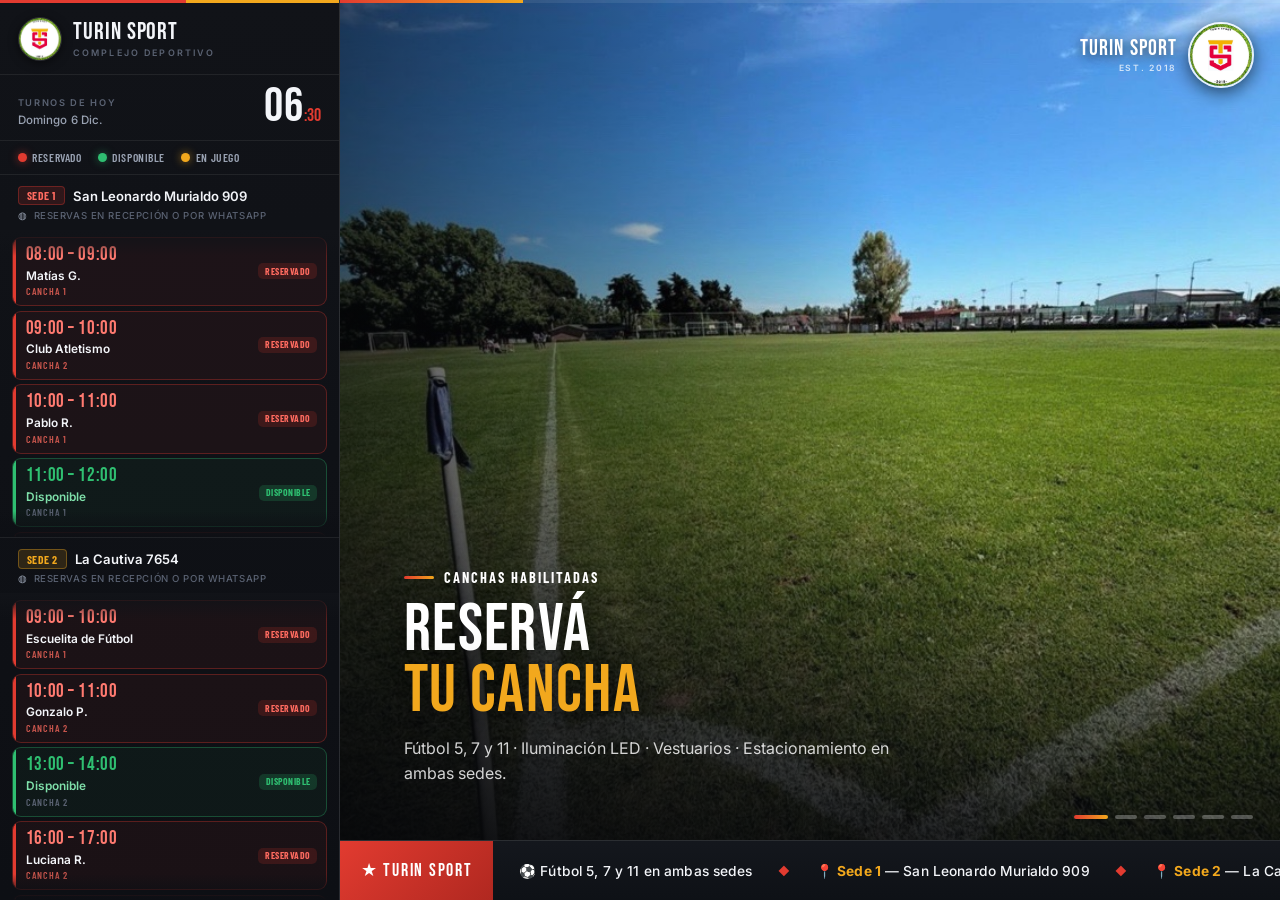
==== pantalla/index.html @ 12f30396 "Add files via upload" ====
<!DOCTYPE html>
<html lang="es">
<head>
<meta charset="UTF-8">
<meta name="viewport" content="width=device-width, initial-scale=1.0">
<title>Turin Sport · Turnero</title>
<link href="https://fonts.googleapis.com/css2?family=Bebas+Neue&family=Barlow+Condensed:wght@500;600;700&family=Inter:wght@400;500;600;700&display=swap" rel="stylesheet">
<style>
*,*::before,*::after{box-sizing:border-box;margin:0;padding:0;}
:root{
  --bg:#0b0d11;
  --panel:#111318;
  --panel2:#15181f;
  --card:#191d25;
  --card-h:#1e232d;
  --red:#e23b30;
  --red-d:#b02820;
  --gold:#f2a81d;
  --gold-d:#c1830f;
  --green:#2fbf71;
  --ink:#f3f5f9;
  --ink2:#9aa3b3;
  --ink3:#5a6272;
  --line:rgba(255,255,255,.07);
  --line2:rgba(255,255,255,.12);
  --display:'Bebas Neue',sans-serif;
  --cond:'Barlow Condensed',sans-serif;
  --body:'Inter',sans-serif;
}
html,body{height:100%;overflow:hidden;background:var(--bg);}
body{
  font-family:var(--body);color:var(--ink);
  background:
    radial-gradient(1200px 600px at 78% -10%,rgba(226,59,48,.10),transparent 60%),
    radial-gradient(900px 500px at 100% 120%,rgba(242,168,29,.07),transparent 55%),
    var(--bg);
}

/* ── LAYOUT ── */
.root{
  display:grid;
  grid-template-columns:340px 1fr;
  grid-template-rows:1fr 60px;
  height:100vh;
}

/* ══════════ SIDEBAR / TURNERO ══════════ */
.sidebar{
  grid-row:1/3;
  background:linear-gradient(180deg,var(--panel) 0%,#0d0f14 100%);
  border-right:1px solid var(--line2);
  display:flex;flex-direction:column;overflow:hidden;
  position:relative;
}
.sidebar::before{ /* top brand accent rule */
  content:'';position:absolute;top:0;left:0;right:0;height:3px;
  background:linear-gradient(90deg,var(--red) 0%,var(--red) 55%,var(--gold) 55%,var(--gold) 100%);
  z-index:3;
}

/* Brand lockup */
.s-brand{
  display:flex;align-items:center;gap:.7rem;
  padding:1.05rem 1.1rem .85rem;
  border-bottom:1px solid var(--line);
  flex-shrink:0;
}
.s-brand img{
  width:44px;height:44px;border-radius:50%;object-fit:cover;
  border:1.5px solid var(--line2);flex-shrink:0;
  box-shadow:0 2px 10px rgba(0,0,0,.5);
}
.s-brand .wm{line-height:1;}
.s-brand .wm-1{
  font-family:var(--display);font-size:1.5rem;letter-spacing:.04em;
  color:var(--ink);
}
.s-brand .wm-2{
  font-size:.56rem;letter-spacing:.24em;text-transform:uppercase;
  color:var(--ink3);font-weight:600;margin-top:.28rem;
}

/* Clock row */
.s-clock{
  display:flex;align-items:flex-end;justify-content:space-between;
  padding:.75rem 1.1rem .8rem;
  border-bottom:1px solid var(--line);flex-shrink:0;
}
.s-clock .lbl{
  font-size:.58rem;letter-spacing:.18em;text-transform:uppercase;
  color:var(--ink3);font-weight:600;margin-bottom:.28rem;
}
.s-clock .date{
  font-size:.72rem;color:var(--ink2);font-weight:500;
  text-transform:capitalize;letter-spacing:.01em;
}
.clock{
  font-family:var(--display);font-size:3rem;line-height:.82;
  letter-spacing:.03em;color:var(--ink);
  font-variant-numeric:tabular-nums;
}
.clock small{font-size:1.1rem;color:var(--red);letter-spacing:0;}

/* legend */
.legend{display:flex;gap:1rem;padding:.6rem 1.1rem;border-bottom:1px solid var(--line);flex-shrink:0;}
.legend span{display:flex;align-items:center;gap:.36rem;font-family:var(--cond);font-size:.72rem;font-weight:600;letter-spacing:.05em;color:var(--ink2);text-transform:uppercase;}
.legend i{width:9px;height:9px;border-radius:50%;display:inline-block;flex-shrink:0;}
.lg-r{background:var(--red);box-shadow:0 0 8px rgba(226,59,48,.6);}
.lg-g{background:var(--green);box-shadow:0 0 8px rgba(47,191,113,.5);}
.lg-y{background:var(--gold);box-shadow:0 0 8px rgba(242,168,29,.6);}

/* Two venues stacked */
.venues{flex:1;display:flex;flex-direction:column;min-height:0;}
.venue{
  flex:1;min-height:0;display:flex;flex-direction:column;
  border-bottom:1px solid var(--line);
}
.venue:last-child{border-bottom:none;}

.venue-head{
  padding:.72rem 1.1rem .55rem;flex-shrink:0;position:relative;
}
.venue-head .row1{display:flex;align-items:center;gap:.5rem;}
.venue-tag{
  font-family:var(--cond);font-weight:700;font-size:.72rem;
  letter-spacing:.06em;text-transform:uppercase;
  padding:.14rem .5rem;border-radius:4px;line-height:1.1;
}
.venue.a .venue-tag{background:rgba(226,59,48,.15);color:#ff6b60;border:1px solid rgba(226,59,48,.35);}
.venue.b .venue-tag{background:rgba(242,168,29,.14);color:var(--gold);border:1px solid rgba(242,168,29,.35);}
.venue-addr{
  font-size:.82rem;font-weight:600;color:var(--ink);
  white-space:nowrap;overflow:hidden;text-overflow:ellipsis;
}
.venue-sub{
  display:flex;align-items:center;gap:.4rem;
  font-size:.6rem;color:var(--ink3);letter-spacing:.06em;
  text-transform:uppercase;margin-top:.3rem;font-weight:500;
}
.venue-sub .pin{color:var(--ink2);}

/* scroll region */
.venue-scroll{flex:1;overflow:hidden;position:relative;min-height:0;}
.venue-scroll::before,.venue-scroll::after{
  content:'';position:absolute;left:0;right:0;height:26px;z-index:2;pointer-events:none;
}
.venue-scroll::before{top:0;background:linear-gradient(var(--panel),transparent);}
.venue-scroll::after{bottom:0;background:linear-gradient(transparent,#0d0f14);}
.venue-inner{padding:.15rem 0 .35rem;}
.venue-inner.scrolling{animation:scrollUp var(--dur,40s) linear infinite;}
@keyframes scrollUp{from{transform:translateY(0);}to{transform:translateY(-50%);}}

/* Turn card */
.turn{
  display:flex;align-items:stretch;
  margin:.28rem .75rem;border-radius:9px;overflow:hidden;
  border:1px solid var(--line);background:var(--card);
  position:relative;
}
.turn-bar{width:3px;flex-shrink:0;background:var(--ink3);}
.turn.live{background:var(--card-h);border-color:rgba(242,168,29,.45);box-shadow:0 0 0 1px rgba(242,168,29,.12),0 6px 18px rgba(242,168,29,.10);}
.turn.live .turn-bar{background:var(--gold);}
.turn.up{border-color:rgba(226,59,48,.32);background:rgba(226,59,48,.06);}
.turn.up .turn-bar{background:var(--red);}
.turn.up .turn-time{color:#ff7a70;}
.turn.libre{border-color:rgba(47,191,113,.32);background:rgba(47,191,113,.05);}
.turn.libre .turn-bar{background:var(--green);}
.turn.past,.turn.past-libre{opacity:.42;}
.turn.past .turn-bar,.turn.past-libre .turn-bar{background:var(--ink3);}

.turn-body{padding:.5rem .62rem;flex:1;min-width:0;}
.turn-time{
  font-family:var(--display);font-size:1.18rem;letter-spacing:.03em;
  line-height:1;color:var(--ink);font-variant-numeric:tabular-nums;
}
.turn.live .turn-time{color:var(--gold);}
.turn.libre .turn-time{color:var(--green);}
.turn-name{
  font-size:.74rem;font-weight:600;color:var(--ink);
  margin-top:.24rem;white-space:nowrap;overflow:hidden;text-overflow:ellipsis;
}
.turn.libre .turn-name{color:#7fe0aa;font-weight:600;}
.turn-cancha{
  font-family:var(--cond);font-size:.62rem;font-weight:600;letter-spacing:.08em;
  text-transform:uppercase;color:var(--ink3);margin-top:.16rem;
}
.turn.live .turn-cancha{color:var(--gold-d);}
.turn.up .turn-cancha{color:#c9564d;}

.turn-pill{
  align-self:center;margin:0 .55rem 0 .3rem;flex-shrink:0;
  padding:.2rem .42rem;border-radius:5px;
  font-family:var(--cond);font-weight:700;font-size:.6rem;
  letter-spacing:.05em;text-transform:uppercase;white-space:nowrap;
  display:flex;align-items:center;gap:.28rem;line-height:1;
}
.turn-pill .dot{width:6px;height:6px;border-radius:50%;background:currentColor;}
.pill-live{background:rgba(242,168,29,.2);color:var(--gold);}
.pill-live .dot{animation:blink 1.1s steps(1,end) infinite;}
@keyframes blink{50%{opacity:.25;}}
.pill-up{background:rgba(226,59,48,.16);color:#ff6b60;}
.pill-up .dot{display:none;}
.pill-free{background:rgba(47,191,113,.18);color:var(--green);}
.pill-free .dot{display:none;}
.pill-mut{background:rgba(255,255,255,.05);color:var(--ink3);}
.pill-mut .dot{display:none;}

/* ══════════ MAIN / CARRUSEL ══════════ */
.main{grid-column:2;grid-row:1;position:relative;overflow:hidden;background:#000;}
.carousel{position:absolute;inset:0;}
.slide{position:absolute;inset:0;opacity:0;transition:opacity .9s ease;}
.slide.active{opacity:1;}
.slide.active .slide-bg{animation:kenburns 6.5s ease-out both;}
@keyframes kenburns{from{transform:scale(1.06);}to{transform:scale(1);}}
.slide-bg{position:absolute;inset:0;width:100%;height:100%;object-fit:cover;}

/* overlay */
.slide-overlay{
  position:absolute;inset:0;display:flex;flex-direction:column;
  align-items:flex-start;justify-content:flex-end;
  padding:3.4rem 4rem;
  background:
    linear-gradient(75deg,rgba(6,7,10,.82) 0%,rgba(6,7,10,.35) 38%,transparent 62%),
    linear-gradient(to top,rgba(6,7,10,.85) 0%,rgba(6,7,10,.12) 42%,transparent 65%);
}
.slide-eyebrow{
  display:inline-flex;align-items:center;gap:.6rem;
  font-family:var(--cond);font-size:.9rem;font-weight:700;
  letter-spacing:.14em;text-transform:uppercase;color:#fff;
  margin-bottom:.85rem;
}
.slide-eyebrow::before{
  content:'';width:30px;height:3px;border-radius:2px;
  background:linear-gradient(90deg,var(--red),var(--gold));
}
.slide-title{
  font-family:var(--display);font-size:clamp(3rem,5.2vw,4.9rem);
  line-height:.92;letter-spacing:.02em;color:#fff;
  margin-bottom:.85rem;text-shadow:0 6px 30px rgba(0,0,0,.55);
}
.slide-title b{color:var(--gold);font-weight:400;}
.slide-desc{
  font-size:1rem;color:rgba(255,255,255,.82);max-width:520px;
  line-height:1.55;font-weight:400;
}

/* brand watermark */
.complex-logo{position:absolute;top:1.4rem;right:1.6rem;z-index:10;pointer-events:none;
  display:flex;align-items:center;gap:.7rem;
}
.complex-logo .txt{text-align:right;line-height:1;}
.complex-logo .t1{font-family:var(--display);font-size:1.4rem;letter-spacing:.05em;color:#fff;text-shadow:0 2px 12px rgba(0,0,0,.7);}
.complex-logo .t2{font-size:.54rem;letter-spacing:.2em;text-transform:uppercase;color:rgba(255,255,255,.75);margin-top:.25rem;font-weight:600;}
.complex-logo img{width:66px;height:66px;border-radius:50%;object-fit:cover;
  display:block;border:2px solid rgba(255,255,255,.85);
  box-shadow:0 4px 18px rgba(0,0,0,.6);}

/* dots */
.carousel-dots{position:absolute;bottom:1.3rem;right:1.7rem;display:flex;gap:7px;z-index:5;}
.cdot{width:22px;height:4px;border-radius:3px;background:rgba(255,255,255,.28);cursor:pointer;transition:all .35s;}
.cdot.active{background:linear-gradient(90deg,var(--red),var(--gold));width:34px;}

/* progress */
.slide-progress{position:absolute;top:0;left:0;right:0;height:3px;background:rgba(255,255,255,.08);z-index:5;}
.slide-progress-bar{height:100%;background:linear-gradient(90deg,var(--red),var(--gold));width:0%;}

/* ══════════ TICKER ══════════ */
.ticker{
  grid-column:2;grid-row:2;display:flex;align-items:center;overflow:hidden;position:relative;
  background:linear-gradient(180deg,#14171d,#0e1116);border-top:1px solid var(--line2);
}
.ticker-label{
  flex-shrink:0;height:100%;display:flex;align-items:center;gap:.5rem;
  padding:0 1.3rem;
  background:linear-gradient(135deg,var(--red),var(--red-d));
  font-family:var(--display);font-size:1.1rem;letter-spacing:.1em;color:#fff;
  white-space:nowrap;z-index:2;
}
.ticker-label::after{content:'';position:absolute;}
.ticker-track{display:flex;align-items:center;white-space:nowrap;animation:ticker 34s linear infinite;}
@keyframes ticker{from{transform:translateX(0);}to{transform:translateX(-50%);}}
.ticker-text{font-size:.86rem;font-weight:500;color:var(--ink);padding:0 1.6rem;letter-spacing:.01em;}
.ticker-text b{color:var(--gold);font-weight:700;}
.ticker-sep{color:var(--red);font-size:.7rem;flex-shrink:0;}
</style>
</head>
<body>

<div class="root">

  <!-- ══ SIDEBAR / TURNERO ══ -->
  <aside class="sidebar">
    <div class="s-brand">
      <img src="[data-uri]" alt="Turin Sport">
      <div class="wm">
        <div class="wm-1">TURIN SPORT</div>
        <div class="wm-2">Complejo Deportivo</div>
      </div>
    </div>

    <div class="s-clock">
      <div>
        <div class="lbl">Turnos de hoy</div>
        <div class="date" id="fechaHoy"></div>
      </div>
      <div class="clock" id="clock">00:00</div>
    </div>

    <div class="legend">
      <span><i class="lg-r"></i>Reservado</span>
      <span><i class="lg-g"></i>Disponible</span>
      <span><i class="lg-y"></i>En juego</span>
    </div>

    <!-- Las sedes y sus turnos se cargan desde la API (panel de administración) -->
    <div class="venues" id="venues"></div>
  </aside>

  <!-- ══ CARRUSEL ══ -->
  <main class="main">
    <div class="complex-logo">
      <div class="txt"><div class="t1">TURIN SPORT</div><div class="t2">Est. 2018</div></div>
      <img src="[data-uri]" alt="Turin Sport">
    </div>

    <div class="slide-progress"><div class="slide-progress-bar" id="progressBar"></div></div>

    <div class="carousel" id="carousel">
      <div class="slide active">
        <img class="slide-bg" src="[data-uri]" alt="Cancha de fútbol">
        <div class="slide-overlay">
          <div class="slide-eyebrow">Canchas habilitadas</div>
          <div class="slide-title">RESERVÁ<br><b>TU CANCHA</b></div>
          <div class="slide-desc">Fútbol 5, 7 y 11 · Iluminación LED · Vestuarios · Estacionamiento en ambas sedes.</div>
        </div>
      </div>

      <div class="slide">
        <img class="slide-bg" src="[data-uri]" alt="Gimnasio cubierto">
        <div class="slide-overlay">
          <div class="slide-eyebrow">Espacio techado</div>
          <div class="slide-title">GIMNASIO<br><b>CUBIERTO</b></div>
          <div class="slide-desc">Cancha techada para fútbol, básquet y vóley · Jugás llueva o truene, todo el año.</div>
        </div>
      </div>

      <div class="slide">
        <img class="slide-bg" src="[data-uri]" alt="Cancha exterior">
        <div class="slide-overlay">
          <div class="slide-eyebrow">Promo entre semana</div>
          <div class="slide-title">LUNES A JUEVES<br><b>MEJOR PRECIO</b></div>
          <div class="slide-desc">Reservá antes de las 18 hs y aprovechá la tarifa reducida · Consultá en recepción.</div>
        </div>
      </div>

      <div class="slide">
        <img class="slide-bg" src="[data-uri]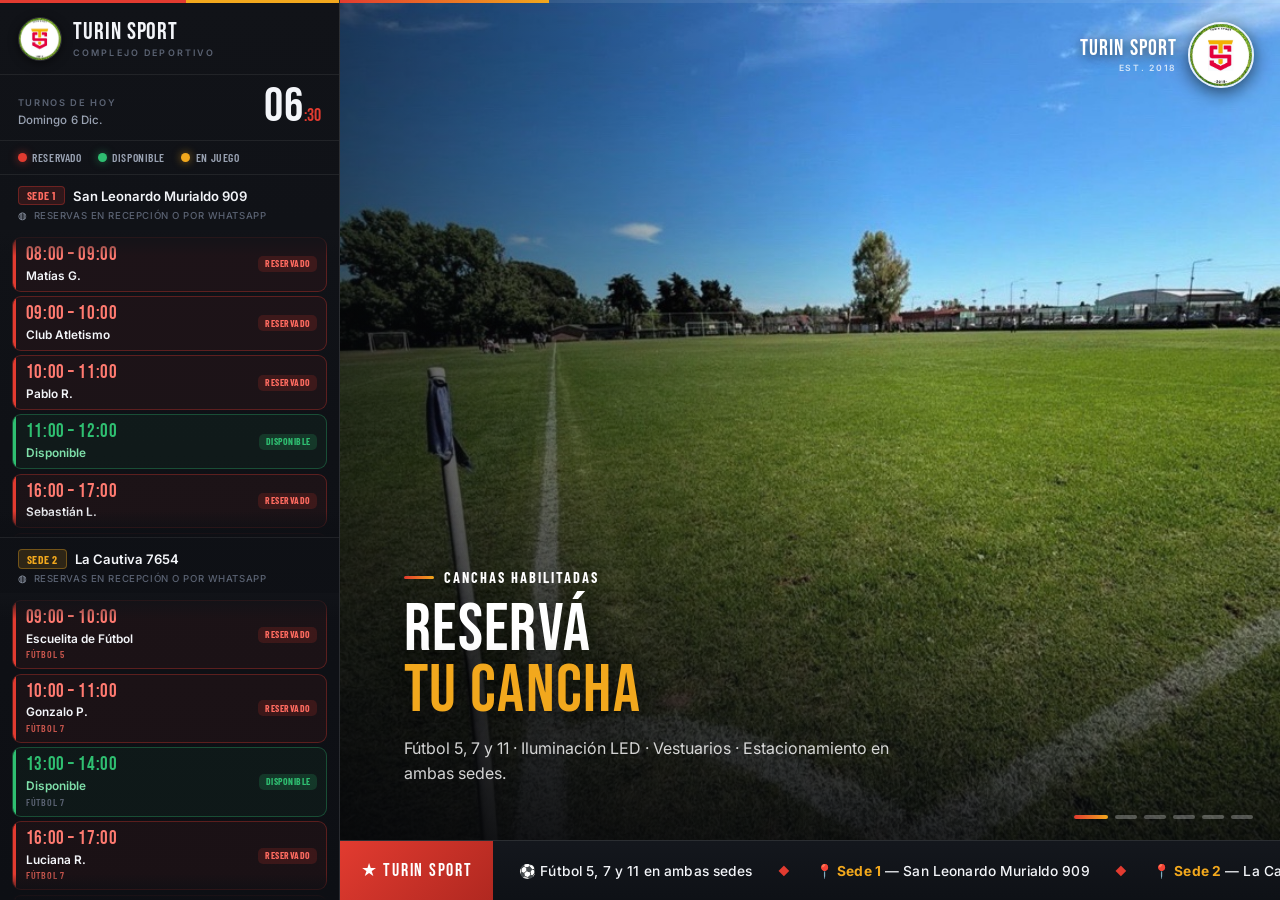
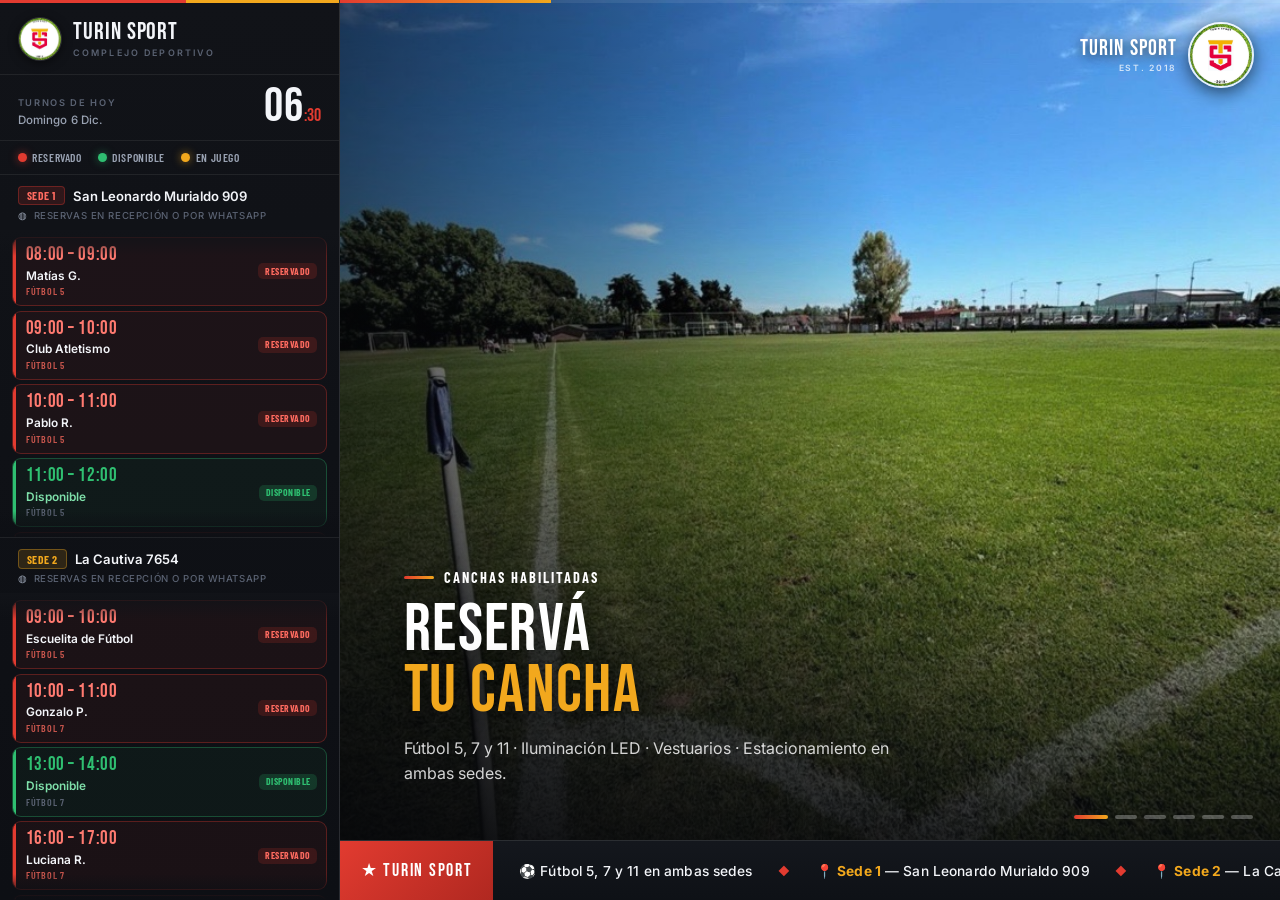
